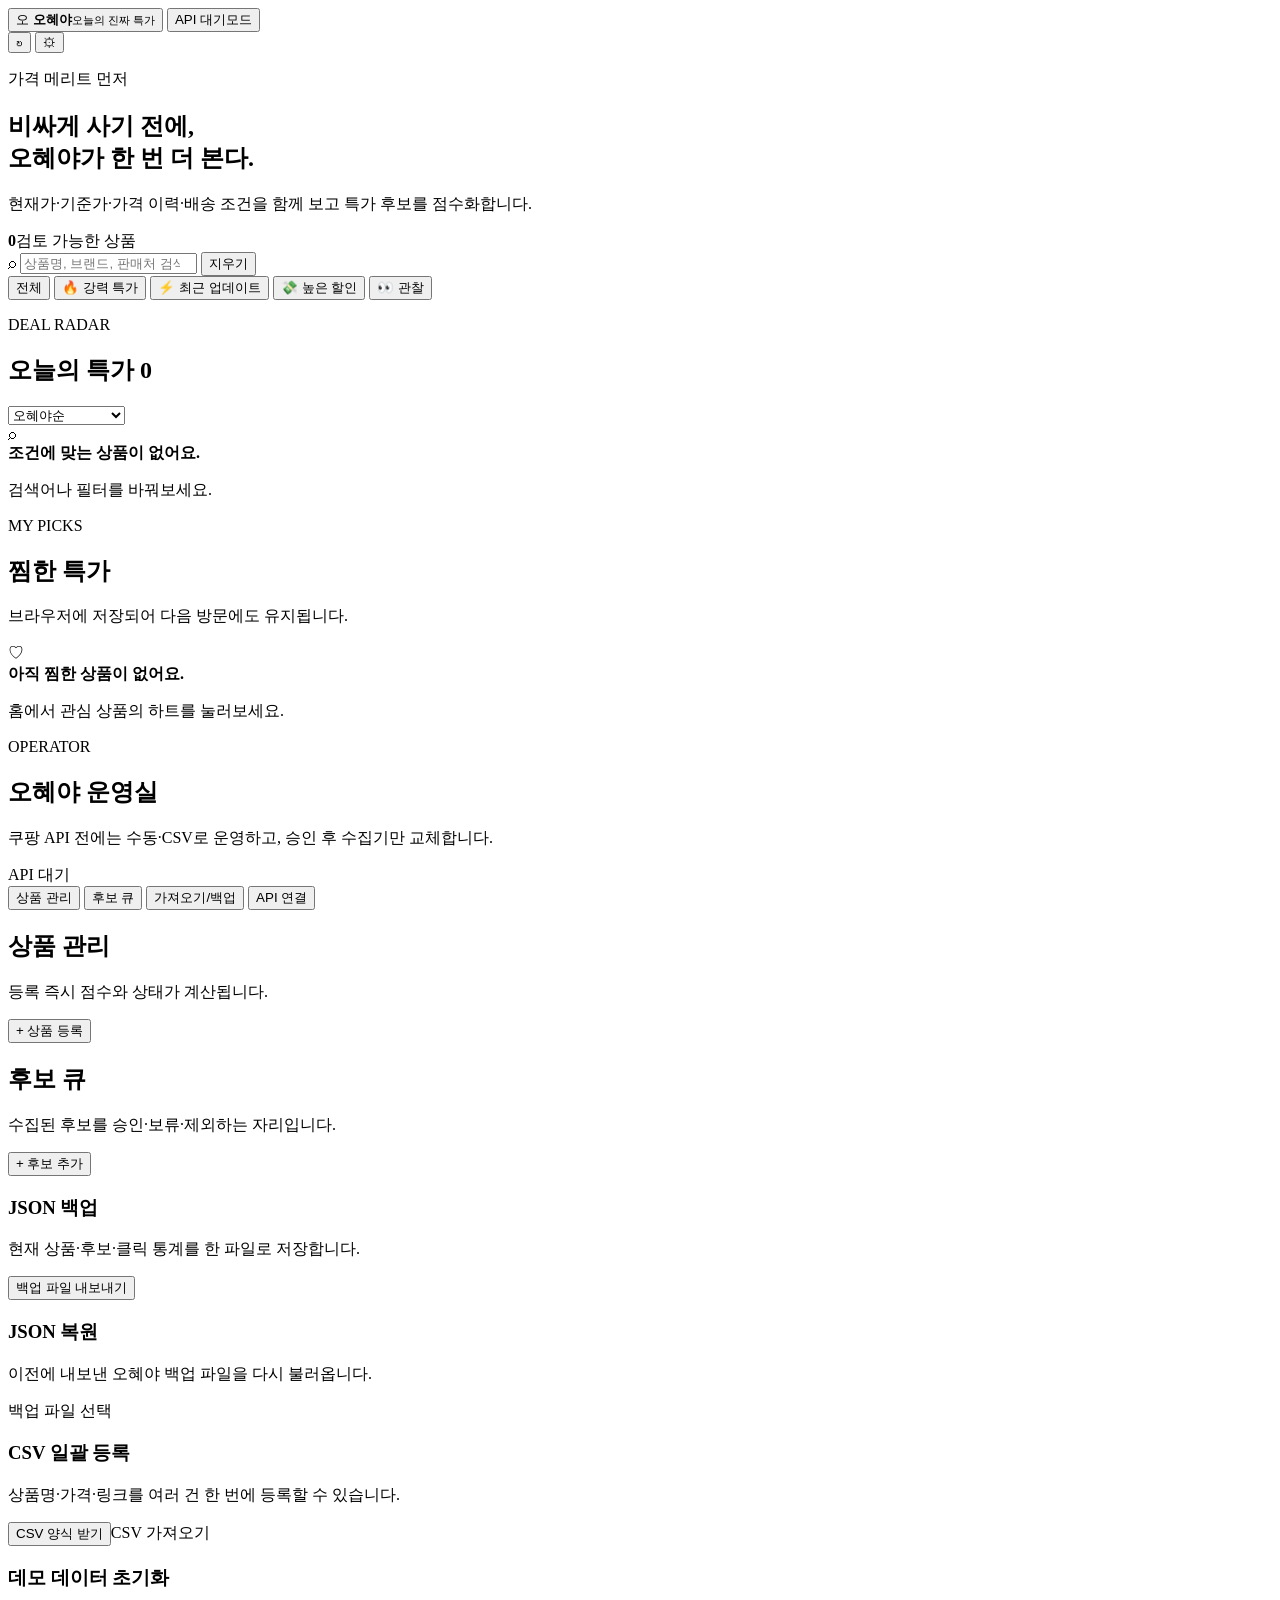
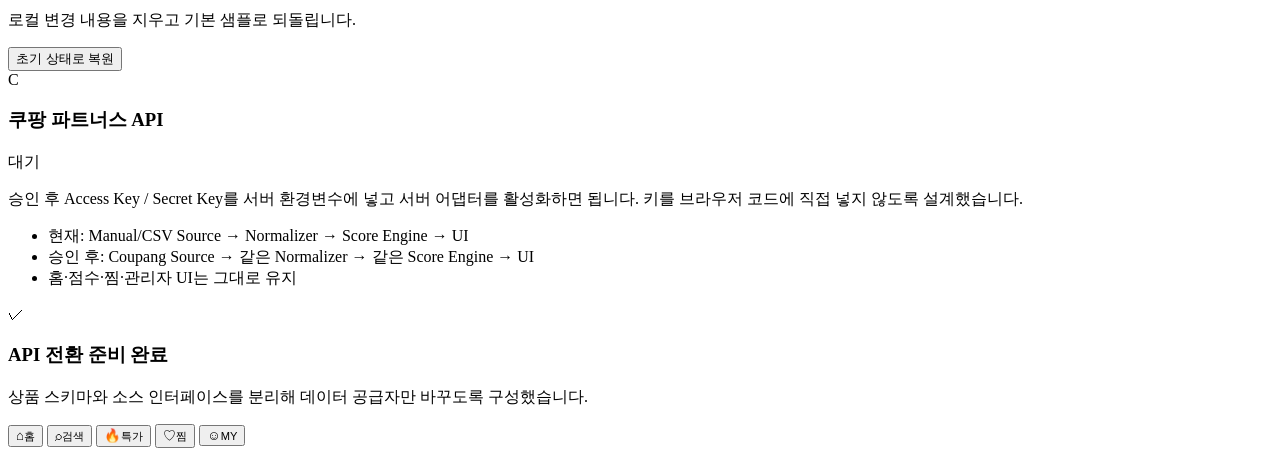
==== ohaeya/index.html @ d08aeaf5 "Add Ohaeya API-wait MVP shell" ====
<!doctype html>
<html lang="ko">
<head>
  <meta charset="utf-8" />
  <meta name="viewport" content="width=device-width,initial-scale=1,viewport-fit=cover" />
  <meta name="theme-color" content="#ff5b35" />
  <meta name="description" content="오혜야 - 가격 메리트를 한눈에 확인하는 특가 발견 서비스" />
  <title>오혜야 | 오늘의 진짜 특가</title>
  <link rel="manifest" href="./manifest.webmanifest" />
  <link rel="stylesheet" href="./styles.css" />
</head>
<body>
  <div id="app" class="app-shell">
    <header class="topbar">
      <div class="brand-wrap">
        <button class="brand" id="brandBtn" aria-label="홈으로 이동">
          <span class="brand-mark">오</span>
          <span><strong>오혜야</strong><small>오늘의 진짜 특가</small></span>
        </button>
        <button id="modeBadge" class="mode-badge" type="button" title="현재 데이터 모드">API 대기모드</button>
      </div>
      <div class="header-actions">
        <button class="icon-btn" id="refreshBtn" type="button" aria-label="새로고침">↻</button>
        <button class="icon-btn" id="adminBtn" type="button" aria-label="관리자">⚙</button>
      </div>
    </header>

    <main>
      <section id="homeView" class="view active" aria-labelledby="homeTitle">
        <div class="hero-card">
          <div>
            <p class="eyebrow">가격 메리트 먼저</p>
            <h1 id="homeTitle">비싸게 사기 전에,<br><span>오혜야가 한 번 더 본다.</span></h1>
            <p class="hero-copy">현재가·기준가·가격 이력·배송 조건을 함께 보고 특가 후보를 점수화합니다.</p>
          </div>
          <div class="hero-stat" id="heroStat"><strong>0</strong><span>검토 가능한 상품</span></div>
        </div>

        <div class="search-box">
          <span aria-hidden="true">⌕</span>
          <input id="searchInput" type="search" placeholder="상품명, 브랜드, 판매처 검색" autocomplete="off" />
          <button id="clearSearchBtn" class="clear-btn hidden" type="button">지우기</button>
        </div>

        <div class="quick-row" id="quickRow">
          <button class="quick-chip active" data-quick="all">전체</button>
          <button class="quick-chip" data-quick="hot">🔥 강력 특가</button>
          <button class="quick-chip" data-quick="fresh">⚡ 최근 업데이트</button>
          <button class="quick-chip" data-quick="discount">💸 높은 할인</button>
          <button class="quick-chip" data-quick="watch">👀 관찰</button>
        </div>
        <div class="category-row" id="categoryRow"></div>

        <div class="section-head">
          <div><p class="eyebrow">DEAL RADAR</p><h2>오늘의 특가 <span id="dealCount">0</span></h2></div>
          <select id="sortSelect" aria-label="상품 정렬">
            <option value="score">오혜야순</option>
            <option value="priceAsc">실구매가 낮은순</option>
            <option value="discount">할인율순</option>
            <option value="fresh">최근 업데이트순</option>
          </select>
        </div>

        <div id="dealList" class="deal-list"></div>
        <div id="emptyState" class="empty-state hidden">
          <div class="empty-icon">⌕</div><strong>조건에 맞는 상품이 없어요.</strong><p>검색어나 필터를 바꿔보세요.</p>
        </div>
      </section>

      <section id="favoritesView" class="view" aria-labelledby="favTitle">
        <div class="page-head"><p class="eyebrow">MY PICKS</p><h1 id="favTitle">찜한 특가</h1><p>브라우저에 저장되어 다음 방문에도 유지됩니다.</p></div>
        <div id="favoriteList" class="deal-list"></div>
        <div id="favoriteEmpty" class="empty-state hidden"><div class="empty-icon">♡</div><strong>아직 찜한 상품이 없어요.</strong><p>홈에서 관심 상품의 하트를 눌러보세요.</p></div>
      </section>

      <section id="adminView" class="view" aria-labelledby="adminTitle">
        <div class="page-head admin-head">
          <div><p class="eyebrow">OPERATOR</p><h1 id="adminTitle">오혜야 운영실</h1><p>쿠팡 API 전에는 수동·CSV로 운영하고, 승인 후 수집기만 교체합니다.</p></div>
          <span class="status-dot"><i></i> API 대기</span>
        </div>

        <div class="admin-grid stats-grid" id="adminStats"></div>

        <div class="admin-tabs" role="tablist">
          <button class="admin-tab active" data-admin-tab="products">상품 관리</button>
          <button class="admin-tab" data-admin-tab="candidate">후보 큐</button>
          <button class="admin-tab" data-admin-tab="backup">가져오기/백업</button>
          <button class="admin-tab" data-admin-tab="api">API 연결</button>
        </div>

        <div id="adminProducts" class="admin-panel active">
          <div class="panel-head"><div><h2>상품 관리</h2><p>등록 즉시 점수와 상태가 계산됩니다.</p></div><button class="primary-btn" id="addProductBtn" type="button">+ 상품 등록</button></div>
          <div id="adminProductList" class="admin-list"></div>
        </div>

        <div id="adminCandidate" class="admin-panel">
          <div class="panel-head"><div><h2>후보 큐</h2><p>수집된 후보를 승인·보류·제외하는 자리입니다.</p></div><button class="secondary-btn" id="addCandidateBtn" type="button">+ 후보 추가</button></div>
          <div id="candidateList" class="admin-list"></div>
        </div>

        <div id="adminBackup" class="admin-panel">
          <div class="backup-grid">
            <article class="admin-card"><h3>JSON 백업</h3><p>현재 상품·후보·클릭 통계를 한 파일로 저장합니다.</p><button id="exportBtn" class="primary-btn" type="button">백업 파일 내보내기</button></article>
            <article class="admin-card"><h3>JSON 복원</h3><p>이전에 내보낸 오혜야 백업 파일을 다시 불러옵니다.</p><label class="file-btn">백업 파일 선택<input id="importJsonInput" type="file" accept="application/json,.json" hidden /></label></article>
            <article class="admin-card"><h3>CSV 일괄 등록</h3><p>상품명·가격·링크를 여러 건 한 번에 등록할 수 있습니다.</p><div class="button-stack"><button id="downloadCsvBtn" class="secondary-btn" type="button">CSV 양식 받기</button><label class="file-btn subtle">CSV 가져오기<input id="importCsvInput" type="file" accept="text/csv,.csv" hidden /></label></div></article>
            <article class="admin-card danger-zone"><h3>데모 데이터 초기화</h3><p>로컬 변경 내용을 지우고 기본 샘플로 되돌립니다.</p><button id="resetBtn" class="danger-btn" type="button">초기 상태로 복원</button></article>
          </div>
        </div>

        <div id="adminApi" class="admin-panel">
          <article class="api-card">
            <div class="api-icon">C</div>
            <div><div class="api-title-row"><h3>쿠팡 파트너스 API</h3><span>대기</span></div>
              <p>승인 후 Access Key / Secret Key를 서버 환경변수에 넣고 서버 어댑터를 활성화하면 됩니다. 키를 브라우저 코드에 직접 넣지 않도록 설계했습니다.</p>
              <ul><li>현재: Manual/CSV Source → Normalizer → Score Engine → UI</li><li>승인 후: Coupang Source → 같은 Normalizer → 같은 Score Engine → UI</li><li>홈·점수·찜·관리자 UI는 그대로 유지</li></ul>
            </div>
          </article>
          <article class="api-card muted"><div class="api-icon">✓</div><div><h3>API 전환 준비 완료</h3><p>상품 스키마와 소스 인터페이스를 분리해 데이터 공급자만 바꾸도록 구성했습니다.</p></div></article>
        </div>
      </section>
    </main>

    <nav class="bottom-nav" aria-label="주요 메뉴">
      <button class="nav-item active" data-view="home"><span>⌂</span><small>홈</small></button>
      <button class="nav-item" data-view="search"><span>⌕</span><small>검색</small></button>
      <button class="nav-item" data-view="hot"><span>🔥</span><small>특가</small></button>
      <button class="nav-item" data-view="favorites"><span>♡</span><small>찜</small></button>
      <button class="nav-item" data-view="admin"><span>☺</span><small>MY</small></button>
    </nav>
  </div>

  <dialog id="detailDialog" class="sheet-dialog">
    <div class="dialog-handle"></div><div id="detailContent"></div>
    <form method="dialog"><button class="dialog-close" aria-label="닫기">×</button></form>
  </dialog>

  <dialog id="productDialog" class="form-dialog">
    <form id="productForm" method="dialog">
      <div class="form-head"><div><p class="eyebrow">PRODUCT</p><h2 id="productFormTitle">상품 등록</h2></div><button type="button" class="dialog-close inline" id="closeProductDialog">×</button></div>
      <input type="hidden" id="productId" />
      <div class="form-grid">
        <label class="wide">상품명<input id="productName" required placeholder="예: 탐사 배수관 세정제 2L 6개" /></label>
        <label>판매처<input id="productSource" required placeholder="예: 쿠팡" /></label>
        <label>카테고리<select id="productCategory"></select></label>
        <label>현재가<input id="productPrice" type="number" min="0" required /></label>
        <label>기준가<input id="productNormalPrice" type="number" min="0" /></label>
        <label>배송비<input id="productShipping" type="number" min="0" value="0" /></label>
        <label>과거 대표가<input id="productMedian" type="number" min="0" /></label>
        <label>관측일수<input id="productDays" type="number" min="0" value="0" /></label>
        <label class="wide">상품 URL<input id="productUrl" type="url" placeholder="https://..." /></label>
        <label class="wide">제휴 URL<input id="productAffiliateUrl" type="url" placeholder="승인 전에는 비워도 됩니다" /></label>
        <label class="wide">메모<textarea id="productNote" rows="3" placeholder="배송 조건, 쿠폰 조건, 확인 사항"></textarea></label>
      </div>
      <div class="form-actions"><button type="button" class="secondary-btn" id="cancelProductBtn">취소</button><button type="submit" class="primary-btn">저장</button></div>
    </form>
  </dialog>

  <dialog id="candidateDialog" class="form-dialog">
    <form id="candidateForm" method="dialog">
      <div class="form-head"><div><p class="eyebrow">CANDIDATE</p><h2>후보 추가</h2></div><button type="button" class="dialog-close inline" id="closeCandidateDialog">×</button></div>
      <div class="form-grid">
        <label class="wide">상품명<input id="candidateName" required /></label>
        <label>판매처<input id="candidateSource" required /></label>
        <label>현재가<input id="candidatePrice" type="number" min="0" required /></label>
        <label>기준가<input id="candidateNormalPrice" type="number" min="0" /></label>
        <label class="wide">상품 URL<input id="candidateUrl" type="url" /></label>
      </div>
      <div class="form-actions"><button type="button" class="secondary-btn" id="cancelCandidateBtn">취소</button><button type="submit" class="primary-btn">후보 저장</button></div>
    </form>
  </dialog>

  <div id="toast" class="toast" role="status" aria-live="polite"></div>
  <script src="./app.js"></script>
</body>
</html>
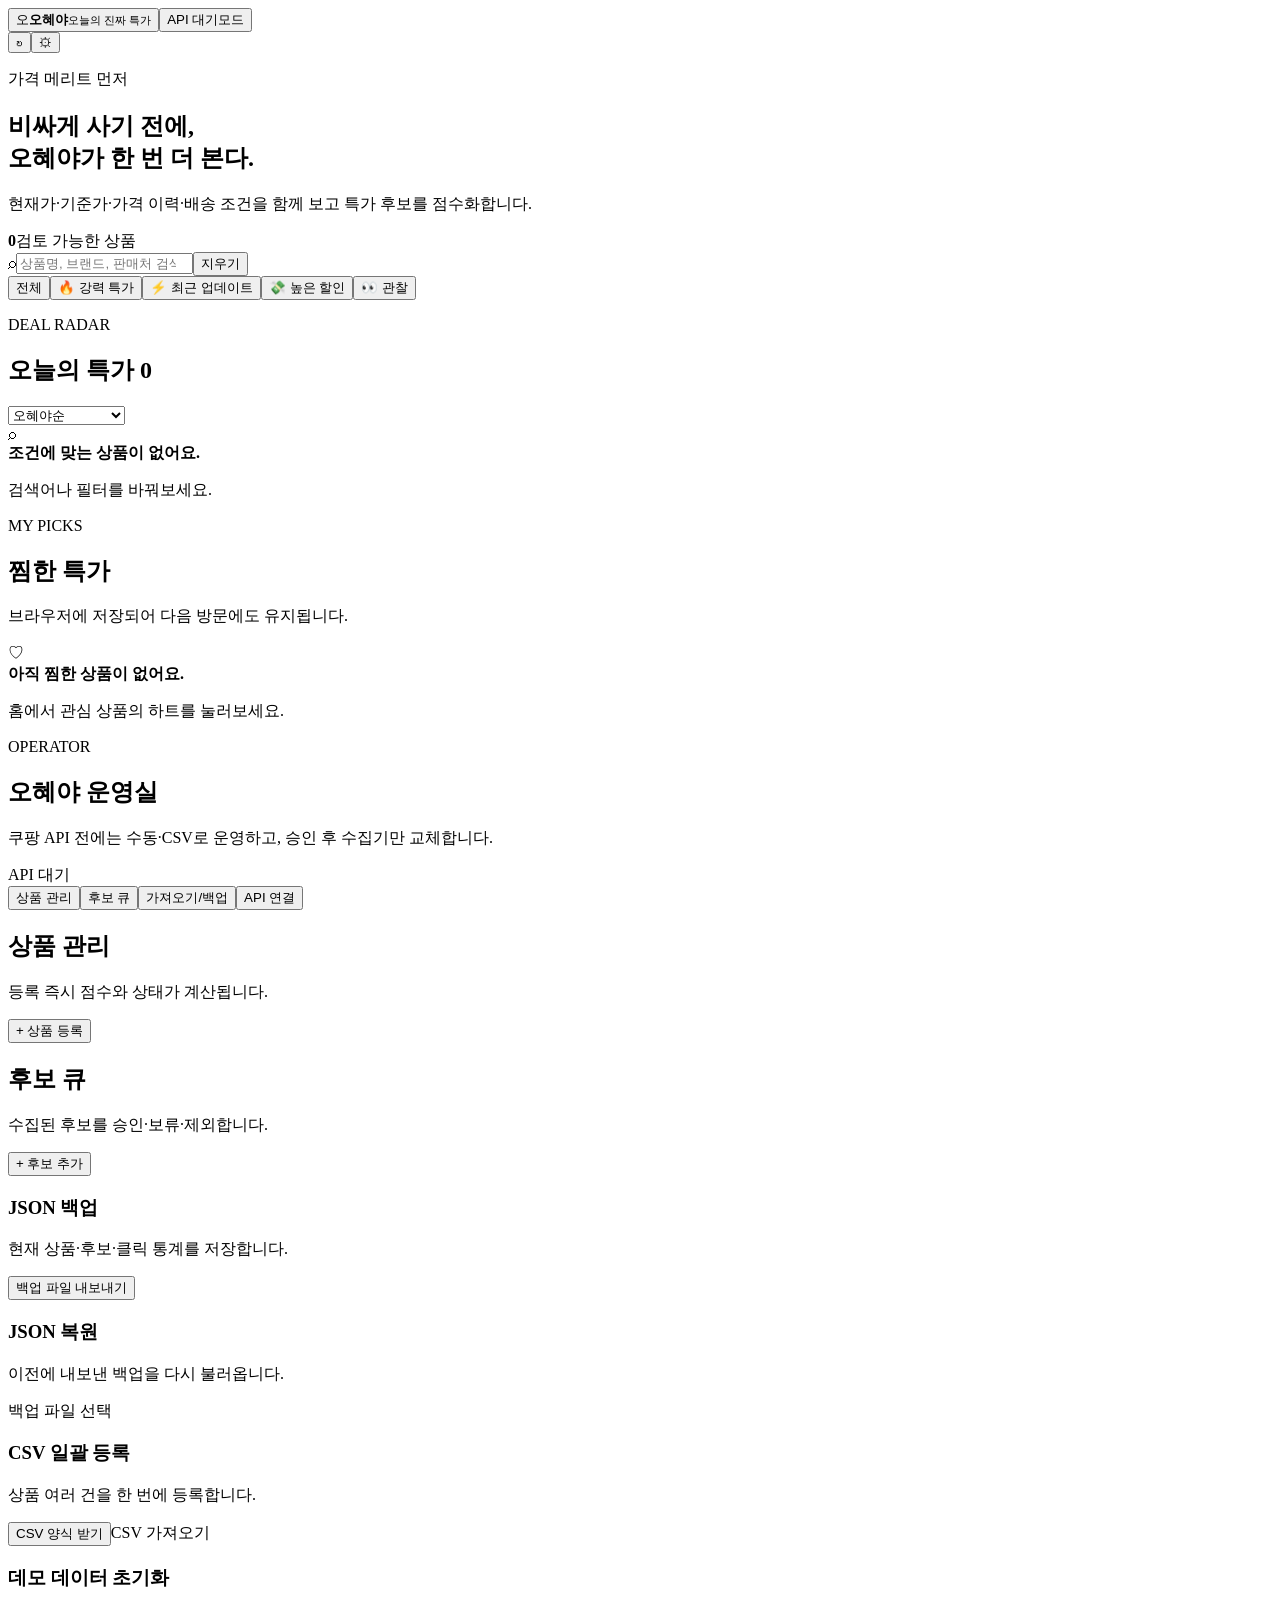
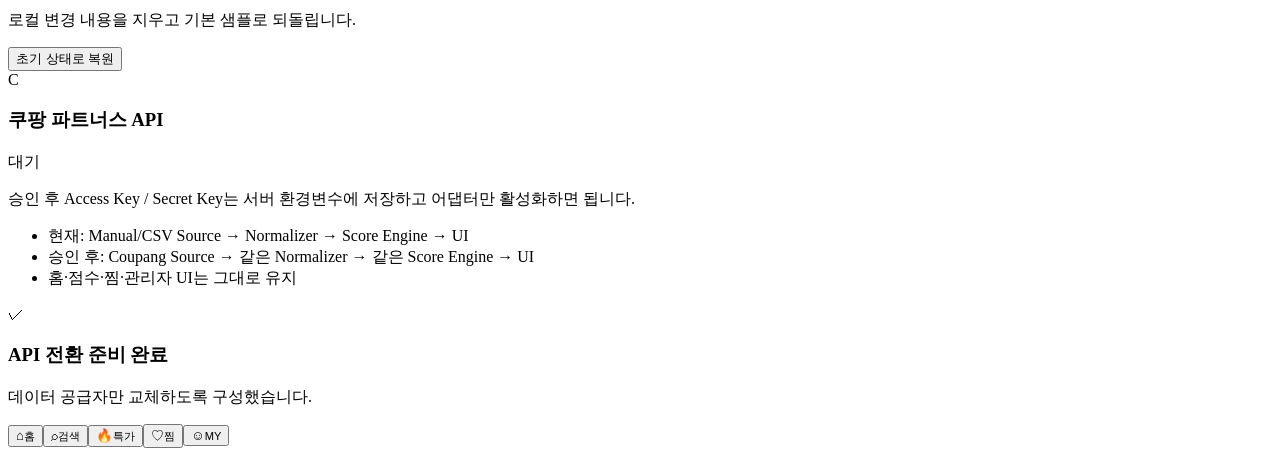
==== commit 0d8f7f3e: "Add Ohaeya deployable MVP" ====
--- a/ohaeya/index.html
+++ b/ohaeya/index.html
@@ -1,175 +1,18 @@
-<!doctype html>
-<html lang="ko">
-<head>
-  <meta charset="utf-8" />
-  <meta name="viewport" content="width=device-width,initial-scale=1,viewport-fit=cover" />
-  <meta name="theme-color" content="#ff5b35" />
-  <meta name="description" content="오혜야 - 가격 메리트를 한눈에 확인하는 특가 발견 서비스" />
-  <title>오혜야 | 오늘의 진짜 특가</title>
-  <link rel="manifest" href="./manifest.webmanifest" />
-  <link rel="stylesheet" href="./styles.css" />
-</head>
-<body>
-  <div id="app" class="app-shell">
-    <header class="topbar">
-      <div class="brand-wrap">
-        <button class="brand" id="brandBtn" aria-label="홈으로 이동">
-          <span class="brand-mark">오</span>
-          <span><strong>오혜야</strong><small>오늘의 진짜 특가</small></span>
-        </button>
-        <button id="modeBadge" class="mode-badge" type="button" title="현재 데이터 모드">API 대기모드</button>
-      </div>
-      <div class="header-actions">
-        <button class="icon-btn" id="refreshBtn" type="button" aria-label="새로고침">↻</button>
-        <button class="icon-btn" id="adminBtn" type="button" aria-label="관리자">⚙</button>
-      </div>
-    </header>
-
-    <main>
-      <section id="homeView" class="view active" aria-labelledby="homeTitle">
-        <div class="hero-card">
-          <div>
-            <p class="eyebrow">가격 메리트 먼저</p>
-            <h1 id="homeTitle">비싸게 사기 전에,<br><span>오혜야가 한 번 더 본다.</span></h1>
-            <p class="hero-copy">현재가·기준가·가격 이력·배송 조건을 함께 보고 특가 후보를 점수화합니다.</p>
-          </div>
-          <div class="hero-stat" id="heroStat"><strong>0</strong><span>검토 가능한 상품</span></div>
-        </div>
-
-        <div class="search-box">
-          <span aria-hidden="true">⌕</span>
-          <input id="searchInput" type="search" placeholder="상품명, 브랜드, 판매처 검색" autocomplete="off" />
-          <button id="clearSearchBtn" class="clear-btn hidden" type="button">지우기</button>
-        </div>
-
-        <div class="quick-row" id="quickRow">
-          <button class="quick-chip active" data-quick="all">전체</button>
-          <button class="quick-chip" data-quick="hot">🔥 강력 특가</button>
-          <button class="quick-chip" data-quick="fresh">⚡ 최근 업데이트</button>
-          <button class="quick-chip" data-quick="discount">💸 높은 할인</button>
-          <button class="quick-chip" data-quick="watch">👀 관찰</button>
-        </div>
-        <div class="category-row" id="categoryRow"></div>
-
-        <div class="section-head">
-          <div><p class="eyebrow">DEAL RADAR</p><h2>오늘의 특가 <span id="dealCount">0</span></h2></div>
-          <select id="sortSelect" aria-label="상품 정렬">
-            <option value="score">오혜야순</option>
-            <option value="priceAsc">실구매가 낮은순</option>
-            <option value="discount">할인율순</option>
-            <option value="fresh">최근 업데이트순</option>
-          </select>
-        </div>
-
-        <div id="dealList" class="deal-list"></div>
-        <div id="emptyState" class="empty-state hidden">
-          <div class="empty-icon">⌕</div><strong>조건에 맞는 상품이 없어요.</strong><p>검색어나 필터를 바꿔보세요.</p>
-        </div>
-      </section>
-
-      <section id="favoritesView" class="view" aria-labelledby="favTitle">
-        <div class="page-head"><p class="eyebrow">MY PICKS</p><h1 id="favTitle">찜한 특가</h1><p>브라우저에 저장되어 다음 방문에도 유지됩니다.</p></div>
-        <div id="favoriteList" class="deal-list"></div>
-        <div id="favoriteEmpty" class="empty-state hidden"><div class="empty-icon">♡</div><strong>아직 찜한 상품이 없어요.</strong><p>홈에서 관심 상품의 하트를 눌러보세요.</p></div>
-      </section>
-
-      <section id="adminView" class="view" aria-labelledby="adminTitle">
-        <div class="page-head admin-head">
-          <div><p class="eyebrow">OPERATOR</p><h1 id="adminTitle">오혜야 운영실</h1><p>쿠팡 API 전에는 수동·CSV로 운영하고, 승인 후 수집기만 교체합니다.</p></div>
-          <span class="status-dot"><i></i> API 대기</span>
-        </div>
-
-        <div class="admin-grid stats-grid" id="adminStats"></div>
-
-        <div class="admin-tabs" role="tablist">
-          <button class="admin-tab active" data-admin-tab="products">상품 관리</button>
-          <button class="admin-tab" data-admin-tab="candidate">후보 큐</button>
-          <button class="admin-tab" data-admin-tab="backup">가져오기/백업</button>
-          <button class="admin-tab" data-admin-tab="api">API 연결</button>
-        </div>
-
-        <div id="adminProducts" class="admin-panel active">
-          <div class="panel-head"><div><h2>상품 관리</h2><p>등록 즉시 점수와 상태가 계산됩니다.</p></div><button class="primary-btn" id="addProductBtn" type="button">+ 상품 등록</button></div>
-          <div id="adminProductList" class="admin-list"></div>
-        </div>
-
-        <div id="adminCandidate" class="admin-panel">
-          <div class="panel-head"><div><h2>후보 큐</h2><p>수집된 후보를 승인·보류·제외하는 자리입니다.</p></div><button class="secondary-btn" id="addCandidateBtn" type="button">+ 후보 추가</button></div>
-          <div id="candidateList" class="admin-list"></div>
-        </div>
-
-        <div id="adminBackup" class="admin-panel">
-          <div class="backup-grid">
-            <article class="admin-card"><h3>JSON 백업</h3><p>현재 상품·후보·클릭 통계를 한 파일로 저장합니다.</p><button id="exportBtn" class="primary-btn" type="button">백업 파일 내보내기</button></article>
-            <article class="admin-card"><h3>JSON 복원</h3><p>이전에 내보낸 오혜야 백업 파일을 다시 불러옵니다.</p><label class="file-btn">백업 파일 선택<input id="importJsonInput" type="file" accept="application/json,.json" hidden /></label></article>
-            <article class="admin-card"><h3>CSV 일괄 등록</h3><p>상품명·가격·링크를 여러 건 한 번에 등록할 수 있습니다.</p><div class="button-stack"><button id="downloadCsvBtn" class="secondary-btn" type="button">CSV 양식 받기</button><label class="file-btn subtle">CSV 가져오기<input id="importCsvInput" type="file" accept="text/csv,.csv" hidden /></label></div></article>
-            <article class="admin-card danger-zone"><h3>데모 데이터 초기화</h3><p>로컬 변경 내용을 지우고 기본 샘플로 되돌립니다.</p><button id="resetBtn" class="danger-btn" type="button">초기 상태로 복원</button></article>
-          </div>
-        </div>
-
-        <div id="adminApi" class="admin-panel">
-          <article class="api-card">
-            <div class="api-icon">C</div>
-            <div><div class="api-title-row"><h3>쿠팡 파트너스 API</h3><span>대기</span></div>
-              <p>승인 후 Access Key / Secret Key를 서버 환경변수에 넣고 서버 어댑터를 활성화하면 됩니다. 키를 브라우저 코드에 직접 넣지 않도록 설계했습니다.</p>
-              <ul><li>현재: Manual/CSV Source → Normalizer → Score Engine → UI</li><li>승인 후: Coupang Source → 같은 Normalizer → 같은 Score Engine → UI</li><li>홈·점수·찜·관리자 UI는 그대로 유지</li></ul>
-            </div>
-          </article>
-          <article class="api-card muted"><div class="api-icon">✓</div><div><h3>API 전환 준비 완료</h3><p>상품 스키마와 소스 인터페이스를 분리해 데이터 공급자만 바꾸도록 구성했습니다.</p></div></article>
-        </div>
-      </section>
-    </main>
-
-    <nav class="bottom-nav" aria-label="주요 메뉴">
-      <button class="nav-item active" data-view="home"><span>⌂</span><small>홈</small></button>
-      <button class="nav-item" data-view="search"><span>⌕</span><small>검색</small></button>
-      <button class="nav-item" data-view="hot"><span>🔥</span><small>특가</small></button>
-      <button class="nav-item" data-view="favorites"><span>♡</span><small>찜</small></button>
-      <button class="nav-item" data-view="admin"><span>☺</span><small>MY</small></button>
-    </nav>
-  </div>
-
-  <dialog id="detailDialog" class="sheet-dialog">
-    <div class="dialog-handle"></div><div id="detailContent"></div>
-    <form method="dialog"><button class="dialog-close" aria-label="닫기">×</button></form>
-  </dialog>
-
-  <dialog id="productDialog" class="form-dialog">
-    <form id="productForm" method="dialog">
-      <div class="form-head"><div><p class="eyebrow">PRODUCT</p><h2 id="productFormTitle">상품 등록</h2></div><button type="button" class="dialog-close inline" id="closeProductDialog">×</button></div>
-      <input type="hidden" id="productId" />
-      <div class="form-grid">
-        <label class="wide">상품명<input id="productName" required placeholder="예: 탐사 배수관 세정제 2L 6개" /></label>
-        <label>판매처<input id="productSource" required placeholder="예: 쿠팡" /></label>
-        <label>카테고리<select id="productCategory"></select></label>
-        <label>현재가<input id="productPrice" type="number" min="0" required /></label>
-        <label>기준가<input id="productNormalPrice" type="number" min="0" /></label>
-        <label>배송비<input id="productShipping" type="number" min="0" value="0" /></label>
-        <label>과거 대표가<input id="productMedian" type="number" min="0" /></label>
-        <label>관측일수<input id="productDays" type="number" min="0" value="0" /></label>
-        <label class="wide">상품 URL<input id="productUrl" type="url" placeholder="https://..." /></label>
-        <label class="wide">제휴 URL<input id="productAffiliateUrl" type="url" placeholder="승인 전에는 비워도 됩니다" /></label>
-        <label class="wide">메모<textarea id="productNote" rows="3" placeholder="배송 조건, 쿠폰 조건, 확인 사항"></textarea></label>
-      </div>
-      <div class="form-actions"><button type="button" class="secondary-btn" id="cancelProductBtn">취소</button><button type="submit" class="primary-btn">저장</button></div>
-    </form>
-  </dialog>
-
-  <dialog id="candidateDialog" class="form-dialog">
-    <form id="candidateForm" method="dialog">
-      <div class="form-head"><div><p class="eyebrow">CANDIDATE</p><h2>후보 추가</h2></div><button type="button" class="dialog-close inline" id="closeCandidateDialog">×</button></div>
-      <div class="form-grid">
-        <label class="wide">상품명<input id="candidateName" required /></label>
-        <label>판매처<input id="candidateSource" required /></label>
-        <label>현재가<input id="candidatePrice" type="number" min="0" required /></label>
-        <label>기준가<input id="candidateNormalPrice" type="number" min="0" /></label>
-        <label class="wide">상품 URL<input id="candidateUrl" type="url" /></label>
-      </div>
-      <div class="form-actions"><button type="button" class="secondary-btn" id="cancelCandidateBtn">취소</button><button type="submit" class="primary-btn">후보 저장</button></div>
-    </form>
-  </dialog>
-
-  <div id="toast" class="toast" role="status" aria-live="polite"></div>
-  <script src="./app.js"></script>
-</body>
-</html>+<!doctype html><html lang="ko"><head><meta charset="utf-8"><meta name="viewport" content="width=device-width,initial-scale=1,viewport-fit=cover"><meta name="theme-color" content="#ff5b35"><meta name="description" content="오혜야 - 가격 메리트를 한눈에 확인하는 특가 발견 서비스"><title>오혜야 | 오늘의 진짜 특가</title><link rel="manifest" href="./manifest.webmanifest"><link rel="stylesheet" href="./styles.css"></head><body>
+<div id="app" class="app-shell"><header class="topbar"><div class="brand-wrap"><button class="brand" id="brandBtn"><span class="brand-mark">오</span><span><strong>오혜야</strong><small>오늘의 진짜 특가</small></span></button><button id="modeBadge" class="mode-badge" type="button">API 대기모드</button></div><div class="header-actions"><button class="icon-btn" id="refreshBtn" type="button">↻</button><button class="icon-btn" id="adminBtn" type="button">⚙</button></div></header>
+<main><section id="homeView" class="view active"><div class="hero-card"><div><p class="eyebrow">가격 메리트 먼저</p><h1>비싸게 사기 전에,<br><span>오혜야가 한 번 더 본다.</span></h1><p class="hero-copy">현재가·기준가·가격 이력·배송 조건을 함께 보고 특가 후보를 점수화합니다.</p></div><div class="hero-stat" id="heroStat"><strong>0</strong><span>검토 가능한 상품</span></div></div>
+<div class="search-box"><span>⌕</span><input id="searchInput" type="search" placeholder="상품명, 브랜드, 판매처 검색"><button id="clearSearchBtn" class="clear-btn hidden" type="button">지우기</button></div>
+<div class="quick-row" id="quickRow"><button class="quick-chip active" data-quick="all">전체</button><button class="quick-chip" data-quick="hot">🔥 강력 특가</button><button class="quick-chip" data-quick="fresh">⚡ 최근 업데이트</button><button class="quick-chip" data-quick="discount">💸 높은 할인</button><button class="quick-chip" data-quick="watch">👀 관찰</button></div><div class="category-row" id="categoryRow"></div>
+<div class="section-head"><div><p class="eyebrow">DEAL RADAR</p><h2>오늘의 특가 <span id="dealCount">0</span></h2></div><select id="sortSelect"><option value="score">오혜야순</option><option value="priceAsc">실구매가 낮은순</option><option value="discount">할인율순</option><option value="fresh">최근 업데이트순</option></select></div><div id="dealList" class="deal-list"></div><div id="emptyState" class="empty-state hidden"><div class="empty-icon">⌕</div><strong>조건에 맞는 상품이 없어요.</strong><p>검색어나 필터를 바꿔보세요.</p></div></section>
+<section id="favoritesView" class="view"><div class="page-head"><div><p class="eyebrow">MY PICKS</p><h1>찜한 특가</h1><p>브라우저에 저장되어 다음 방문에도 유지됩니다.</p></div></div><div id="favoriteList" class="deal-list"></div><div id="favoriteEmpty" class="empty-state hidden"><div class="empty-icon">♡</div><strong>아직 찜한 상품이 없어요.</strong><p>홈에서 관심 상품의 하트를 눌러보세요.</p></div></section>
+<section id="adminView" class="view"><div class="page-head admin-head"><div><p class="eyebrow">OPERATOR</p><h1>오혜야 운영실</h1><p>쿠팡 API 전에는 수동·CSV로 운영하고, 승인 후 수집기만 교체합니다.</p></div><span class="status-dot"><i></i> API 대기</span></div><div class="admin-grid stats-grid" id="adminStats"></div><div class="admin-tabs"><button class="admin-tab active" data-admin-tab="products">상품 관리</button><button class="admin-tab" data-admin-tab="candidate">후보 큐</button><button class="admin-tab" data-admin-tab="backup">가져오기/백업</button><button class="admin-tab" data-admin-tab="api">API 연결</button></div>
+<div id="adminProducts" class="admin-panel active"><div class="panel-head"><div><h2>상품 관리</h2><p>등록 즉시 점수와 상태가 계산됩니다.</p></div><button class="primary-btn" id="addProductBtn" type="button">+ 상품 등록</button></div><div id="adminProductList" class="admin-list"></div></div>
+<div id="adminCandidate" class="admin-panel"><div class="panel-head"><div><h2>후보 큐</h2><p>수집된 후보를 승인·보류·제외합니다.</p></div><button class="secondary-btn" id="addCandidateBtn" type="button">+ 후보 추가</button></div><div id="candidateList" class="admin-list"></div></div>
+<div id="adminBackup" class="admin-panel"><div class="backup-grid"><article class="admin-card"><h3>JSON 백업</h3><p>현재 상품·후보·클릭 통계를 저장합니다.</p><button id="exportBtn" class="primary-btn" type="button">백업 파일 내보내기</button></article><article class="admin-card"><h3>JSON 복원</h3><p>이전에 내보낸 백업을 다시 불러옵니다.</p><label class="file-btn">백업 파일 선택<input id="importJsonInput" type="file" accept="application/json,.json" hidden></label></article><article class="admin-card"><h3>CSV 일괄 등록</h3><p>상품 여러 건을 한 번에 등록합니다.</p><div class="button-stack"><button id="downloadCsvBtn" class="secondary-btn" type="button">CSV 양식 받기</button><label class="file-btn subtle">CSV 가져오기<input id="importCsvInput" type="file" accept="text/csv,.csv" hidden></label></div></article><article class="admin-card danger-zone"><h3>데모 데이터 초기화</h3><p>로컬 변경 내용을 지우고 기본 샘플로 되돌립니다.</p><button id="resetBtn" class="danger-btn" type="button">초기 상태로 복원</button></article></div></div>
+<div id="adminApi" class="admin-panel"><article class="api-card"><div class="api-icon">C</div><div><div class="api-title-row"><h3>쿠팡 파트너스 API</h3><span>대기</span></div><p>승인 후 Access Key / Secret Key는 서버 환경변수에 저장하고 어댑터만 활성화하면 됩니다.</p><ul><li>현재: Manual/CSV Source → Normalizer → Score Engine → UI</li><li>승인 후: Coupang Source → 같은 Normalizer → 같은 Score Engine → UI</li><li>홈·점수·찜·관리자 UI는 그대로 유지</li></ul></div></article><article class="api-card muted"><div class="api-icon">✓</div><div><h3>API 전환 준비 완료</h3><p>데이터 공급자만 교체하도록 구성했습니다.</p></div></article></div></section></main>
+<nav class="bottom-nav"><button class="nav-item active" data-view="home"><span>⌂</span><small>홈</small></button><button class="nav-item" data-view="search"><span>⌕</span><small>검색</small></button><button class="nav-item" data-view="hot"><span>🔥</span><small>특가</small></button><button class="nav-item" data-view="favorites"><span>♡</span><small>찜</small></button><button class="nav-item" data-view="admin"><span>☺</span><small>MY</small></button></nav></div>
+<dialog id="detailDialog" class="sheet-dialog"><div class="dialog-handle"></div><div id="detailContent"></div><form method="dialog"><button class="dialog-close">×</button></form></dialog>
+<dialog id="productDialog" class="form-dialog"><form id="productForm"><div class="form-head"><div><p class="eyebrow">PRODUCT</p><h2 id="productFormTitle">상품 등록</h2></div><button type="button" class="dialog-close inline" id="closeProductDialog">×</button></div><input type="hidden" id="productId"><div class="form-grid"><label class="wide">상품명<input id="productName" required></label><label>판매처<input id="productSource" required></label><label>카테고리<select id="productCategory"></select></label><label>현재가<input id="productPrice" type="number" min="0" required></label><label>기준가<input id="productNormalPrice" type="number" min="0"></label><label>배송비<input id="productShipping" type="number" min="0" value="0"></label><label>과거 대표가<input id="productMedian" type="number" min="0"></label><label>관측일수<input id="productDays" type="number" min="0" value="0"></label><label class="wide">상품 URL<input id="productUrl" type="url"></label><label class="wide">제휴 URL<input id="productAffiliateUrl" type="url"></label><label class="wide">메모<textarea id="productNote" rows="3"></textarea></label></div><div class="form-actions"><button type="button" class="secondary-btn" id="cancelProductBtn">취소</button><button type="submit" class="primary-btn">저장</button></div></form></dialog>
+<dialog id="candidateDialog" class="form-dialog"><form id="candidateForm"><div class="form-head"><div><p class="eyebrow">CANDIDATE</p><h2>후보 추가</h2></div><button type="button" class="dialog-close inline" id="closeCandidateDialog">×</button></div><div class="form-grid"><label class="wide">상품명<input id="candidateName" required></label><label>판매처<input id="candidateSource" required></label><label>현재가<input id="candidatePrice" type="number" min="0" required></label><label>기준가<input id="candidateNormalPrice" type="number" min="0"></label><label class="wide">상품 URL<input id="candidateUrl" type="url"></label></div><div class="form-actions"><button type="button" class="secondary-btn" id="cancelCandidateBtn">취소</button><button type="submit" class="primary-btn">후보 저장</button></div></form></dialog><div id="toast" class="toast"></div><script src="./app1.js"></script>
+  <script src="./app2.js"></script>
+  <script src="./app3.js"></script></body></html>
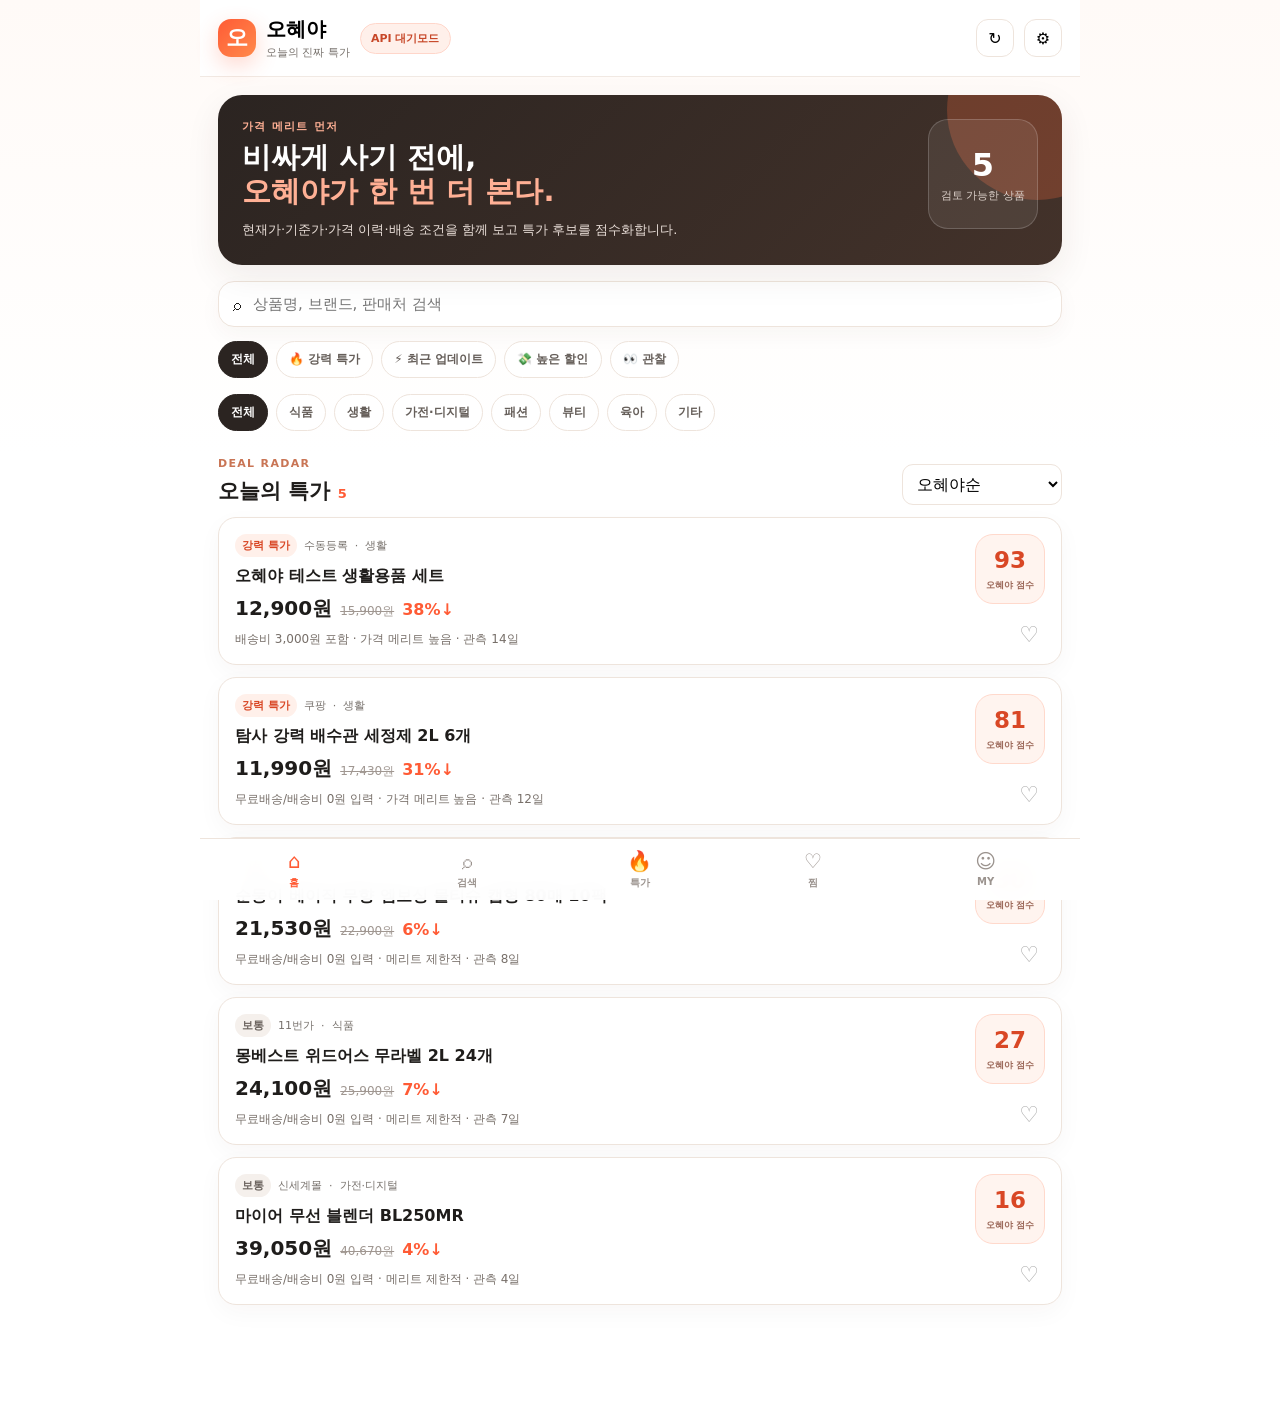
==== commit 508e36ba: "Make Ohaeya standalone single-file preview" ====
--- a/ohaeya/index.html
+++ b/ohaeya/index.html
@@ -1,4 +1,6 @@
-<!doctype html><html lang="ko"><head><meta charset="utf-8"><meta name="viewport" content="width=device-width,initial-scale=1,viewport-fit=cover"><meta name="theme-color" content="#ff5b35"><meta name="description" content="오혜야 - 가격 메리트를 한눈에 확인하는 특가 발견 서비스"><title>오혜야 | 오늘의 진짜 특가</title><link rel="manifest" href="./manifest.webmanifest"><link rel="stylesheet" href="./styles.css"></head><body>
+<!doctype html><html lang="ko"><head><meta charset="utf-8"><meta name="viewport" content="width=device-width,initial-scale=1,viewport-fit=cover"><meta name="theme-color" content="#ff5b35"><meta name="description" content="오혜야 - 가격 메리트를 한눈에 확인하는 특가 발견 서비스"><title>오혜야 | 오늘의 진짜 특가</title><link rel="manifest" href="./manifest.webmanifest"><style>:root{--bg:#fff8f4;--card:#fff;--ink:#1f1d1b;--muted:#77716c;--line:#eee4dc;--brand:#ff5b35;--brand2:#ff8a4c;--good:#15966a;--warn:#d97706;--danger:#d9485f;--shadow:0 12px 34px rgba(69,38,22,.08);font-family:Inter,system-ui,-apple-system,BlinkMacSystemFont,"Segoe UI",sans-serif}
+*{box-sizing:border-box}body{margin:0;background:linear-gradient(180deg,#fffaf7 0,#fff 32%);color:var(--ink)}button,input,select,textarea{font:inherit}.app-shell{max-width:880px;margin:0 auto;min-height:100vh;padding-bottom:96px}.topbar{position:sticky;top:0;z-index:20;display:flex;justify-content:space-between;align-items:center;padding:16px 18px;background:rgba(255,255,255,.92);backdrop-filter:blur(12px);border-bottom:1px solid rgba(238,228,220,.8)}.brand-wrap,.header-actions,.brand{display:flex;align-items:center;gap:10px}.brand{border:0;background:none;padding:0;text-align:left;cursor:pointer}.brand strong{display:block;font-size:20px}.brand small{display:block;color:var(--muted);font-size:11px;margin-top:2px}.brand-mark{width:38px;height:38px;border-radius:13px;display:grid;place-items:center;background:linear-gradient(135deg,var(--brand),var(--brand2));color:#fff;font-weight:900;font-size:22px;box-shadow:0 8px 22px rgba(255,91,53,.24)}.mode-badge{border:1px solid #ffd6ca;background:#fff0ea;color:#c74728;border-radius:999px;padding:7px 10px;font-size:11px;font-weight:800}.icon-btn{width:38px;height:38px;border:1px solid var(--line);background:#fff;border-radius:12px;cursor:pointer}.view{display:none;padding:18px}.view.active{display:block}.hero-card{display:grid;grid-template-columns:1fr auto;gap:20px;background:linear-gradient(135deg,#2b2421,#43322a);color:#fff;border-radius:24px;padding:24px;box-shadow:var(--shadow);overflow:hidden;position:relative}.hero-card:after{content:"";position:absolute;width:180px;height:180px;border-radius:50%;background:rgba(255,107,61,.25);right:-65px;top:-75px}.eyebrow{margin:0 0 7px;font-size:11px;letter-spacing:.12em;font-weight:900;color:#c97555;text-transform:uppercase}.hero-card .eyebrow{color:#ffb095}.hero-card h1,.page-head h1{margin:0;line-height:1.16}.hero-card h1{font-size:29px}.hero-card h1 span{color:#ffb095}.hero-copy{margin:12px 0 0;color:#eadfd9;font-size:13px;line-height:1.6;max-width:520px}.hero-stat{min-width:110px;height:110px;border:1px solid rgba(255,255,255,.18);background:rgba(255,255,255,.08);border-radius:20px;display:flex;flex-direction:column;align-items:center;justify-content:center;z-index:1}.hero-stat strong{font-size:32px}.hero-stat span{font-size:11px;color:#ded2cc;margin-top:4px}.search-box{margin-top:16px;display:grid;grid-template-columns:auto 1fr auto;gap:10px;align-items:center;background:#fff;border:1px solid var(--line);padding:12px 14px;border-radius:16px;box-shadow:0 8px 22px rgba(83,45,23,.04)}.search-box input{border:0;outline:0;width:100%;font-size:15px}.clear-btn{border:0;background:#f5efeb;border-radius:8px;padding:6px 8px;color:#6f6762;cursor:pointer}.hidden{display:none!important}.quick-row,.category-row{display:flex;gap:8px;overflow:auto;padding:14px 0 2px;scrollbar-width:none}.quick-row::-webkit-scrollbar,.category-row::-webkit-scrollbar{display:none}.quick-chip,.category-chip{white-space:nowrap;border:1px solid var(--line);background:#fff;border-radius:999px;padding:9px 12px;font-size:12px;font-weight:800;color:#665f5a;cursor:pointer}.quick-chip.active,.category-chip.active{background:#2b2421;color:#fff;border-color:#2b2421}.section-head,.panel-head,.page-head,.admin-head,.api-title-row{display:flex;align-items:end;justify-content:space-between;gap:12px}.section-head{margin:24px 0 12px}.section-head h2{margin:0;font-size:21px}.section-head h2 span{font-size:13px;color:var(--brand)}.section-head select{border:1px solid var(--line);background:#fff;border-radius:11px;padding:9px 10px}.deal-list{display:grid;gap:12px}.deal-card{display:grid;grid-template-columns:1fr auto;gap:14px;background:var(--card);border:1px solid var(--line);border-radius:18px;padding:16px;box-shadow:0 8px 24px rgba(65,38,22,.035);cursor:pointer}.deal-card:hover{transform:translateY(-1px);box-shadow:0 12px 26px rgba(65,38,22,.06)}.deal-meta{display:flex;align-items:center;gap:7px;flex-wrap:wrap;color:var(--muted);font-size:11px}.pill{padding:4px 7px;border-radius:999px;background:#f5f0ec;color:#6b635e;font-weight:800}.pill.hot{background:#fff0ea;color:#d94725}.deal-title{font-size:16px;font-weight:850;line-height:1.38;margin:8px 0}.price-row{display:flex;align-items:baseline;gap:8px;flex-wrap:wrap}.price-row strong{font-size:20px}.normal-price{color:#a09791;text-decoration:line-through;font-size:12px}.discount{color:var(--brand);font-weight:900}.deal-sub{margin-top:8px;color:#776f69;font-size:12px;line-height:1.5}.deal-actions{display:flex;flex-direction:column;align-items:flex-end;justify-content:space-between;min-width:82px}.score{width:70px;height:70px;border-radius:18px;display:grid;place-items:center;background:#fff4ef;border:1px solid #ffd9cc;text-align:center}.score strong{display:block;color:#d94725;font-size:23px}.score small{font-size:9px;color:#9b6758;font-weight:800}.fav-btn{border:0;background:none;font-size:22px;cursor:pointer;color:#aaa}.fav-btn.active{color:#f04e4e}.empty-state{text-align:center;padding:46px 20px;color:var(--muted)}.empty-state strong{display:block;color:var(--ink);margin:10px 0 4px}.empty-icon{font-size:34px}.page-head{align-items:flex-start;margin-bottom:18px}.page-head h1{font-size:28px}.page-head>div>p:last-child,.page-head>p{color:var(--muted);font-size:13px}.status-dot{display:flex;align-items:center;gap:7px;font-size:11px;font-weight:900;color:#8a6b1f;background:#fff9de;border:1px solid #f2e5a5;padding:8px 10px;border-radius:999px}.status-dot i{width:7px;height:7px;border-radius:50%;background:#e8ab17}.stats-grid{display:grid;grid-template-columns:repeat(4,1fr);gap:10px}.stat-card,.admin-card,.api-card,.admin-row{background:#fff;border:1px solid var(--line);border-radius:17px;padding:15px}.stat-card strong{display:block;font-size:22px}.stat-card span{font-size:11px;color:var(--muted)}.admin-tabs{display:flex;gap:8px;margin:18px 0 12px;overflow:auto}.admin-tab{border:1px solid var(--line);background:#fff;border-radius:11px;padding:10px 12px;font-size:12px;font-weight:800;white-space:nowrap;cursor:pointer}.admin-tab.active{background:#2b2421;color:#fff}.admin-panel{display:none}.admin-panel.active{display:block}.panel-head{align-items:center;margin-bottom:12px}.panel-head h2{margin:0 0 4px;font-size:18px}.panel-head p{margin:0;color:var(--muted);font-size:12px}.primary-btn,.secondary-btn,.danger-btn,.file-btn{border:0;border-radius:11px;padding:10px 13px;font-size:12px;font-weight:900;cursor:pointer}.primary-btn{background:var(--brand);color:white}.secondary-btn,.file-btn{background:#f4efeb;color:#453b35}.file-btn{display:inline-flex;justify-content:center}.file-btn.subtle{background:#fff;border:1px solid var(--line)}.danger-btn{background:#fff1f2;color:var(--danger)}.admin-list{display:grid;gap:10px}.admin-row{display:grid;grid-template-columns:1fr auto;gap:12px;align-items:center}.admin-row h3{margin:0 0 5px;font-size:14px}.admin-row p{margin:0;color:var(--muted);font-size:11px;line-height:1.45}.row-actions{display:flex;gap:6px;flex-wrap:wrap;justify-content:flex-end}.row-actions button{border:1px solid var(--line);background:#fff;border-radius:9px;padding:7px 8px;font-size:11px;cursor:pointer}.backup-grid{display:grid;grid-template-columns:repeat(2,1fr);gap:12px}.admin-card h3,.api-card h3{margin:0 0 7px}.admin-card p,.api-card p,.api-card li{font-size:12px;color:var(--muted);line-height:1.6}.button-stack{display:flex;gap:8px;flex-wrap:wrap}.danger-zone{border-color:#ffd6dc}.api-card{display:grid;grid-template-columns:auto 1fr;gap:14px;margin-bottom:12px}.api-card.muted{background:#fbfaf9}.api-icon{width:42px;height:42px;border-radius:13px;background:#fff1eb;color:var(--brand);display:grid;place-items:center;font-weight:900}.api-title-row{align-items:center}.api-title-row span{font-size:10px;padding:5px 7px;border-radius:999px;background:#fff6cf;color:#886811;font-weight:900}.bottom-nav{position:fixed;left:50%;bottom:0;transform:translateX(-50%);width:min(880px,100%);display:grid;grid-template-columns:repeat(5,1fr);background:rgba(255,255,255,.96);border-top:1px solid var(--line);padding:9px 8px max(9px,env(safe-area-inset-bottom));backdrop-filter:blur(12px);z-index:30}.nav-item{border:0;background:none;color:#9b938e;display:flex;flex-direction:column;align-items:center;gap:3px;cursor:pointer}.nav-item span{font-size:20px}.nav-item small{font-size:10px;font-weight:800}.nav-item.active{color:var(--brand)}dialog{border:0;padding:0;background:transparent}.sheet-dialog,.form-dialog{width:min(680px,calc(100% - 24px));max-height:88vh}.sheet-dialog::backdrop,.form-dialog::backdrop{background:rgba(28,23,20,.52);backdrop-filter:blur(2px)}.sheet-dialog>div:not(.dialog-handle),.form-dialog form{background:#fff;border-radius:22px;padding:22px;box-shadow:var(--shadow)}.dialog-handle{width:42px;height:5px;border-radius:99px;background:#c8c1bd;margin:0 auto 8px}.dialog-close{position:absolute;right:16px;top:18px;width:34px;height:34px;border:0;border-radius:50%;background:#f3eeeb;font-size:22px;cursor:pointer}.dialog-close.inline{position:static}.detail-score{display:inline-flex;align-items:center;gap:8px;background:#fff0ea;color:#c64727;border-radius:999px;padding:7px 10px;font-weight:900}.detail-title{font-size:22px;line-height:1.35;margin:14px 0 8px}.detail-price{font-size:28px;font-weight:900}.detail-grid{display:grid;grid-template-columns:repeat(2,1fr);gap:8px;margin:16px 0}.detail-cell{background:#faf6f3;border-radius:12px;padding:12px}.detail-cell small{display:block;color:var(--muted);font-size:10px}.detail-cell strong{font-size:13px}.detail-note{padding:12px;border-left:3px solid #ffc1ad;background:#fff8f4;border-radius:8px;color:#665e59;font-size:12px;line-height:1.6}.detail-cta{display:flex;gap:8px;margin-top:16px}.detail-cta a,.detail-cta button{flex:1;text-align:center;text-decoration:none}.form-dialog form{position:relative}.form-head{display:flex;justify-content:space-between;align-items:center}.form-head h2{margin:0}.form-grid{display:grid;grid-template-columns:repeat(2,1fr);gap:12px;margin-top:16px}.form-grid label{font-size:11px;font-weight:850;color:#615954}.form-grid .wide{grid-column:1/-1}.form-grid input,.form-grid select,.form-grid textarea{width:100%;margin-top:6px;border:1px solid var(--line);border-radius:10px;padding:11px;background:#fff;outline:none}.form-grid input:focus,.form-grid textarea:focus,.form-grid select:focus{border-color:#ffb29c}.form-actions{display:flex;justify-content:flex-end;gap:8px;margin-top:16px}.toast{position:fixed;left:50%;bottom:84px;transform:translate(-50%,20px);background:#2b2421;color:#fff;padding:10px 14px;border-radius:11px;font-size:12px;opacity:0;pointer-events:none;transition:.2s;z-index:99}.toast.show{opacity:1;transform:translate(-50%,0)}
+@media(max-width:640px){.app-shell{max-width:none}.view{padding:14px}.hero-card{grid-template-columns:1fr;padding:20px}.hero-stat{display:none}.hero-card h1{font-size:26px}.stats-grid{grid-template-columns:repeat(2,1fr)}.backup-grid{grid-template-columns:1fr}.deal-card{grid-template-columns:1fr auto;padding:14px}.score{width:62px;height:62px}.form-grid{grid-template-columns:1fr}.form-grid .wide{grid-column:auto}.api-card{grid-template-columns:1fr}.page-head.admin-head{display:block}.status-dot{display:inline-flex;margin-top:8px}.section-head{align-items:center}.section-head select{max-width:145px}.brand small{display:none}}</style></head><body>
 <div id="app" class="app-shell"><header class="topbar"><div class="brand-wrap"><button class="brand" id="brandBtn"><span class="brand-mark">오</span><span><strong>오혜야</strong><small>오늘의 진짜 특가</small></span></button><button id="modeBadge" class="mode-badge" type="button">API 대기모드</button></div><div class="header-actions"><button class="icon-btn" id="refreshBtn" type="button">↻</button><button class="icon-btn" id="adminBtn" type="button">⚙</button></div></header>
 <main><section id="homeView" class="view active"><div class="hero-card"><div><p class="eyebrow">가격 메리트 먼저</p><h1>비싸게 사기 전에,<br><span>오혜야가 한 번 더 본다.</span></h1><p class="hero-copy">현재가·기준가·가격 이력·배송 조건을 함께 보고 특가 후보를 점수화합니다.</p></div><div class="hero-stat" id="heroStat"><strong>0</strong><span>검토 가능한 상품</span></div></div>
 <div class="search-box"><span>⌕</span><input id="searchInput" type="search" placeholder="상품명, 브랜드, 판매처 검색"><button id="clearSearchBtn" class="clear-btn hidden" type="button">지우기</button></div>
@@ -13,6 +15,59 @@
 <nav class="bottom-nav"><button class="nav-item active" data-view="home"><span>⌂</span><small>홈</small></button><button class="nav-item" data-view="search"><span>⌕</span><small>검색</small></button><button class="nav-item" data-view="hot"><span>🔥</span><small>특가</small></button><button class="nav-item" data-view="favorites"><span>♡</span><small>찜</small></button><button class="nav-item" data-view="admin"><span>☺</span><small>MY</small></button></nav></div>
 <dialog id="detailDialog" class="sheet-dialog"><div class="dialog-handle"></div><div id="detailContent"></div><form method="dialog"><button class="dialog-close">×</button></form></dialog>
 <dialog id="productDialog" class="form-dialog"><form id="productForm"><div class="form-head"><div><p class="eyebrow">PRODUCT</p><h2 id="productFormTitle">상품 등록</h2></div><button type="button" class="dialog-close inline" id="closeProductDialog">×</button></div><input type="hidden" id="productId"><div class="form-grid"><label class="wide">상품명<input id="productName" required></label><label>판매처<input id="productSource" required></label><label>카테고리<select id="productCategory"></select></label><label>현재가<input id="productPrice" type="number" min="0" required></label><label>기준가<input id="productNormalPrice" type="number" min="0"></label><label>배송비<input id="productShipping" type="number" min="0" value="0"></label><label>과거 대표가<input id="productMedian" type="number" min="0"></label><label>관측일수<input id="productDays" type="number" min="0" value="0"></label><label class="wide">상품 URL<input id="productUrl" type="url"></label><label class="wide">제휴 URL<input id="productAffiliateUrl" type="url"></label><label class="wide">메모<textarea id="productNote" rows="3"></textarea></label></div><div class="form-actions"><button type="button" class="secondary-btn" id="cancelProductBtn">취소</button><button type="submit" class="primary-btn">저장</button></div></form></dialog>
-<dialog id="candidateDialog" class="form-dialog"><form id="candidateForm"><div class="form-head"><div><p class="eyebrow">CANDIDATE</p><h2>후보 추가</h2></div><button type="button" class="dialog-close inline" id="closeCandidateDialog">×</button></div><div class="form-grid"><label class="wide">상품명<input id="candidateName" required></label><label>판매처<input id="candidateSource" required></label><label>현재가<input id="candidatePrice" type="number" min="0" required></label><label>기준가<input id="candidateNormalPrice" type="number" min="0"></label><label class="wide">상품 URL<input id="candidateUrl" type="url"></label></div><div class="form-actions"><button type="button" class="secondary-btn" id="cancelCandidateBtn">취소</button><button type="submit" class="primary-btn">후보 저장</button></div></form></dialog><div id="toast" class="toast"></div><script src="./app1.js"></script>
-  <script src="./app2.js"></script>
-  <script src="./app3.js"></script></body></html>+<dialog id="candidateDialog" class="form-dialog"><form id="candidateForm"><div class="form-head"><div><p class="eyebrow">CANDIDATE</p><h2>후보 추가</h2></div><button type="button" class="dialog-close inline" id="closeCandidateDialog">×</button></div><div class="form-grid"><label class="wide">상품명<input id="candidateName" required></label><label>판매처<input id="candidateSource" required></label><label>현재가<input id="candidatePrice" type="number" min="0" required></label><label>기준가<input id="candidateNormalPrice" type="number" min="0"></label><label class="wide">상품 URL<input id="candidateUrl" type="url"></label></div><div class="form-actions"><button type="button" class="secondary-btn" id="cancelCandidateBtn">취소</button><button type="submit" class="primary-btn">후보 저장</button></div></form></dialog><div id="toast" class="toast"></div><script>const KEYS={products:'ohaeya.products.v2',favorites:'ohaeya.favorites.v2',candidates:'ohaeya.candidates.v2',clicks:'ohaeya.clicks.v2'};
+const categories=['전체','식품','생활','가전·디지털','패션','뷰티','육아','기타'];
+const nowISO=()=>new Date().toISOString();
+const daysAgo=n=>new Date(Date.now()-n*86400000).toISOString();
+const uid=()=>`oh_${Date.now().toString(36)}_${Math.random().toString(36).slice(2,7)}`;
+const money=n=>`${Math.round(Number(n)||0).toLocaleString('ko-KR')}원`;
+const pct=(a,b)=>b>0?Math.max(0,Math.round((1-a/b)*100)):0;
+const defaultProducts=[
+{id:'p1',name:'탐사 강력 배수관 세정제 2L 6개',source:'쿠팡',category:'생활',price:11990,normalPrice:17430,shipping:0,medianPrice:15900,observedDays:12,url:'https://www.coupang.com/',affiliateUrl:'',note:'쿠팡 API 승인 전 샘플 데이터입니다. 실제 구매 전 판매 페이지의 가격과 배송 조건을 확인하세요.',updatedAt:daysAgo(1),priceHistory:[15900,14900,13900,11990]},
+{id:'p2',name:'순둥이 베이직 무향 엠보싱 물티슈 캡형 80매 10팩',source:'11번가',category:'육아',price:21530,normalPrice:22900,shipping:0,medianPrice:22400,observedDays:8,url:'https://www.11st.co.kr/',affiliateUrl:'',note:'샘플 데이터. 실시간 가격이 아니므로 구매 전 확인이 필요합니다.',updatedAt:daysAgo(2),priceHistory:[22900,22400,21900,21530]},
+{id:'p3',name:'몽베스트 위드어스 무라벨 2L 24개',source:'11번가',category:'식품',price:24100,normalPrice:25900,shipping:0,medianPrice:24900,observedDays:7,url:'https://www.11st.co.kr/',affiliateUrl:'',note:'샘플 데이터. 가격 이력 테스트용입니다.',updatedAt:daysAgo(3),priceHistory:[24900,24800,24500,24100]},
+{id:'p4',name:'마이어 무선 블렌더 BL250MR',source:'신세계몰',category:'가전·디지털',price:39050,normalPrice:40670,shipping:0,medianPrice:39900,observedDays:4,url:'https://www.ssg.com/',affiliateUrl:'',note:'관측일수가 짧아 점수 신뢰도를 낮게 반영합니다.',updatedAt:daysAgo(4),priceHistory:[40670,39900,39050]},
+{id:'p5',name:'오혜야 테스트 생활용품 세트',source:'수동등록',category:'생활',price:9900,normalPrice:15900,shipping:3000,medianPrice:14900,observedDays:14,url:'',affiliateUrl:'',note:'관리자 등록·점수 계산 동작 확인용 샘플입니다.',updatedAt:daysAgo(0),priceHistory:[14900,13900,12900,9900]}
+];
+const defaultCandidates=[{id:'c1',name:'쿠팡 API 연결 전 테스트 후보',source:'수동수집',price:12900,normalPrice:19900,url:'',status:'pending',createdAt:nowISO()}];
+const load=(k,f)=>{try{const v=JSON.parse(localStorage.getItem(k));return Array.isArray(v)||typeof v==='object'&&v!==null?v:f}catch{return f}};
+let products=load(KEYS.products,defaultProducts), favorites=load(KEYS.favorites,[]), candidates=load(KEYS.candidates,defaultCandidates), clicks=load(KEYS.clicks,{});
+let state={query:'',quick:'all',category:'전체',sort:'score',view:'home'};
+const save=()=>{localStorage.setItem(KEYS.products,JSON.stringify(products));localStorage.setItem(KEYS.favorites,JSON.stringify(favorites));localStorage.setItem(KEYS.candidates,JSON.stringify(candidates));localStorage.setItem(KEYS.clicks,JSON.stringify(clicks));};
+function freshnessDays(p){return Math.floor((Date.now()-new Date(p.updatedAt||0).getTime())/86400000)}
+function dealScore(p){const d=pct(p.price,p.normalPrice), hist=p.medianPrice>0?Math.max(0,(p.medianPrice-p.price)/p.medianPrice*100):0, shippingPenalty=p.shipping>0?Math.min(12,p.shipping/1000*3):0, obs=Math.min(20,(p.observedDays||0)*1.4), freshness=Math.max(0,15-freshnessDays(p)*2.5);return Math.max(0,Math.min(100,Math.round(d*.85+hist*1.05+obs+freshness-shippingPenalty)))}
+function confidence(p){if(freshnessDays(p)>7)return ['확인 필요','오래된 데이터'];if((p.observedDays||0)<3)return ['잠정','가격 데이터 부족'];if(dealScore(p)>=75)return ['강력 특가','가격 메리트 높음'];if(dealScore(p)>=55)return ['특가 후보','비교 가치 있음'];if(dealScore(p)>=35)return ['관찰','추가 확인 권장'];return ['보통','메리트 제한적']}
+function effectivePrice(p){return Number(p.price||0)+Number(p.shipping||0)}
+function toast(msg){const el=document.getElementById('toast');el.textContent=msg;el.classList.add('show');clearTimeout(window.__toast);window.__toast=setTimeout(()=>el.classList.remove('show'),1800)}
+function renderCategories(){const row=document.getElementById('categoryRow');row.innerHTML=categories.map(c=>`<button class="category-chip ${state.category===c?'active':''}" data-cat="${c}">${c}</button>`).join('');row.querySelectorAll('button').forEach(b=>b.onclick=()=>{state.category=b.dataset.cat;renderAll()})}
+function filteredProducts(list=products){let a=[...list].filter(p=>{const q=state.query.trim().toLowerCase();const matchQ=!q||[p.name,p.source,p.category].some(v=>(v||'').toLowerCase().includes(q));const matchCat=state.category==='전체'||p.category===state.category;const score=dealScore(p);let matchQuick=true;if(state.quick==='hot')matchQuick=score>=75;if(state.quick==='fresh')matchQuick=freshnessDays(p)<=1;if(state.quick==='discount')matchQuick=pct(p.price,p.normalPrice)>=20;if(state.quick==='watch')matchQuick=score>=35&&score<75;return matchQ&&matchCat&&matchQuick});a.sort((x,y)=>state.sort==='priceAsc'?effectivePrice(x)-effectivePrice(y):state.sort==='discount'?pct(y.price,y.normalPrice)-pct(x.price,x.normalPrice):state.sort==='fresh'?new Date(y.updatedAt)-new Date(x.updatedAt):dealScore(y)-dealScore(x));return a}
+function dealCard(p){const [label,why]=confidence(p), score=dealScore(p), discount=pct(p.price,p.normalPrice), fav=favorites.includes(p.id), stale=freshnessDays(p)>7;return `<article class="deal-card" data-id="${p.id}"><div><div class="deal-meta"><span class="pill ${score>=75?'hot':''}">${label}</span><span>${p.source}</span><span>·</span><span>${p.category}</span>${stale?'<span class="pill">업데이트 필요</span>':''}</div><div class="deal-title">${escapeHtml(p.name)}</div><div class="price-row"><strong>${money(effectivePrice(p))}</strong>${p.normalPrice?`<span class="normal-price">${money(p.normalPrice)}</span>`:''}${discount?`<span class="discount">${discount}%↓</span>`:''}</div><div class="deal-sub">${p.shipping?`배송비 ${money(p.shipping)} 포함`:'무료배송/배송비 0원 입력'} · ${why} · 관측 ${p.observedDays||0}일</div></div><div class="deal-actions"><div class="score"><div><strong>${score}</strong><small>오혜야 점수</small></div></div><button class="fav-btn ${fav?'active':''}" data-fav="${p.id}" aria-label="찜">${fav?'♥':'♡'}</button></div></article>`}
+function bindDealCards(scope=document){scope.querySelectorAll('.deal-card').forEach(card=>card.onclick=e=>{if(e.target.closest('[data-fav]'))return;openDetail(card.dataset.id)});scope.querySelectorAll('[data-fav]').forEach(b=>b.onclick=e=>{e.stopPropagation();toggleFavorite(b.dataset.fav)})}
+function renderDeals(){const list=filteredProducts();document.getElementById('dealCount').textContent=list.length;document.getElementById('heroStat').innerHTML=`<strong>${products.filter(p=>freshnessDays(p)<=7).length}</strong><span>검토 가능한 상품</span>`;const el=document.getElementById('dealList');el.innerHTML=list.map(dealCard).join('');document.getElementById('emptyState').classList.toggle('hidden',list.length>0);bindDealCards(el)}
+function toggleFavorite(id){favorites=favorites.includes(id)?favorites.filter(x=>x!==id):[...favorites,id];save();renderDeals();renderFavorites();toast(favorites.includes(id)?'찜에 저장했어요':'찜에서 뺐어요')}
+function renderFavorites(){const arr=products.filter(p=>favorites.includes(p.id));const el=document.getElementById('favoriteList');el.innerHTML=arr.map(dealCard).join('');document.getElementById('favoriteEmpty').classList.toggle('hidden',arr.length>0);bindDealCards(el)}
+function openDetail(id){const p=products.find(x=>x.id===id);if(!p)return;const score=dealScore(p),[label,why]=confidence(p),link=p.affiliateUrl||p.url;document.getElementById('detailContent').innerHTML=`<div class="detail-score">오혜야 ${score} · ${label}</div><div class="detail-title">${escapeHtml(p.name)}</div><div class="deal-meta">${escapeHtml(p.source)} · ${escapeHtml(p.category)} · ${new Date(p.updatedAt).toLocaleDateString('ko-KR')} 업데이트</div><div class="detail-price">${money(effectivePrice(p))}</div><div class="detail-grid"><div class="detail-cell"><small>현재 상품가</small><strong>${money(p.price)}</strong></div><div class="detail-cell"><small>기준가</small><strong>${p.normalPrice?money(p.normalPrice):'미입력'}</strong></div><div class="detail-cell"><small>과거 대표가</small><strong>${p.medianPrice?money(p.medianPrice):'미입력'}</strong></div><div class="detail-cell"><small>관측</small><strong>${p.observedDays||0}일</strong></div></div><div class="detail-note"><strong>${why}</strong><br>${escapeHtml(p.note||'구매 전 실제 판매 페이지의 최종 가격과 배송 조건을 확인하세요.')}</div><div class="detail-cta"><button class="secondary-btn" onclick="window.toggleFavorite('${p.id}')">${favorites.includes(p.id)?'♥ 찜 해제':'♡ 찜하기'}</button>${link?`<a class="primary-btn" href="${escapeAttr(link)}" target="_blank" rel="noopener sponsored" onclick="window.trackClick('${p.id}')">판매처 보기</a>`:'<button class="primary-btn" disabled>링크 미등록</button>'}</div>`;document.getElementById('detailDialog').showModal()}
+window.toggleFavorite=id=>{toggleFavorite(id);document.getElementById('detailDialog').close()};window.trackClick=id=>{clicks[id]=(clicks[id]||0)+1;save()};
+function renderAdmin(){const fresh=products.filter(p=>freshnessDays(p)<=7).length, hot=products.filter(p=>dealScore(p)>=75&&freshnessDays(p)<=7).length, pending=candidates.filter(c=>c.status==='pending').length,totalClicks=Object.values(clicks).reduce((a,b)=>a+b,0);document.getElementById('adminStats').innerHTML=[[products.length,'전체 상품'],[fresh,'최신 데이터'],[hot,'강력 특가'],[pending,'대기 후보']].map(([v,l])=>`<div class="stat-card"><strong>${v}</strong><span>${l}</span></div>`).join('')+`<div class="stat-card"><strong>${totalClicks}</strong><span>누적 이동 클릭</span></div>`;
+const list=document.getElementById('adminProductList');list.innerHTML=products.map(p=>`<div class="admin-row"><div><h3>${escapeHtml(p.name)}</h3><p>${p.source} · ${money(effectivePrice(p))} · 점수 ${dealScore(p)} · ${new Date(p.updatedAt).toLocaleDateString('ko-KR')}</p></div><div class="row-actions"><button data-edit="${p.id}">수정</button><button data-delete="${p.id}">삭제</button></div></div>`).join('');list.querySelectorAll('[data-edit]').forEach(b=>b.onclick=()=>openProductForm(b.dataset.edit));list.querySelectorAll('[data-delete]').forEach(b=>b.onclick=()=>{if(confirm('이 상품을 삭제할까요?')){products=products.filter(p=>p.id!==b.dataset.delete);favorites=favorites.filter(x=>x!==b.dataset.delete);save();renderAll();toast('삭제했어요')}});renderCandidates()}
+function renderCandidates(){const el=document.getElementById('candidateList');const arr=candidates.filter(c=>c.status!=='excluded');el.innerHTML=arr.length?arr.map(c=>`<div class="admin-row"><div><h3>${escapeHtml(c.name)}</h3><p>${c.source} · ${money(c.price)}${c.normalPrice?` · 기준가 ${money(c.normalPrice)}`:''} · ${c.status==='pending'?'검토 대기':'보류'}</p></div><div class="row-actions"><button data-approve="${c.id}">승인</button><button data-hold="${c.id}">보류</button><button data-exclude="${c.id}">제외</button></div></div>`).join(''):'<div class="empty-state"><strong>대기 후보가 없습니다.</strong></div>';el.querySelectorAll('[data-approve]').forEach(b=>b.onclick=()=>approveCandidate(b.dataset.approve));el.querySelectorAll('[data-hold]').forEach(b=>b.onclick=()=>setCandidateStatus(b.dataset.hold,'hold'));el.querySelectorAll('[data-exclude]').forEach(b=>b.onclick=()=>setCandidateStatus(b.dataset.exclude,'excluded'))}
+
+function approveCandidate(id){const c=candidates.find(x=>x.id===id);if(!c)return;products.unshift({id:uid(),name:c.name,source:c.source,category:'기타',price:+c.price||0,normalPrice:+c.normalPrice||0,shipping:0,medianPrice:+c.normalPrice||0,observedDays:1,url:c.url||'',affiliateUrl:'',note:'후보 큐에서 승인된 상품입니다.',updatedAt:nowISO(),priceHistory:[+c.price||0]});c.status='approved';candidates=candidates.filter(x=>x.id!==id);save();renderAll();toast('상품으로 승인했어요')}
+function setCandidateStatus(id,status){const c=candidates.find(x=>x.id===id);if(c)c.status=status;save();renderAll();toast(status==='hold'?'보류했어요':'후보에서 제외했어요')}
+function openProductForm(id){const p=id?products.find(x=>x.id===id):null;document.getElementById('productFormTitle').textContent=p?'상품 수정':'상품 등록';document.getElementById('productId').value=p?.id||'';document.getElementById('productName').value=p?.name||'';document.getElementById('productSource').value=p?.source||'';document.getElementById('productCategory').value=p?.category||'기타';document.getElementById('productPrice').value=p?.price||'';document.getElementById('productNormalPrice').value=p?.normalPrice||'';document.getElementById('productShipping').value=p?.shipping||0;document.getElementById('productMedian').value=p?.medianPrice||'';document.getElementById('productDays').value=p?.observedDays||0;document.getElementById('productUrl').value=p?.url||'';document.getElementById('productAffiliateUrl').value=p?.affiliateUrl||'';document.getElementById('productNote').value=p?.note||'';document.getElementById('productDialog').showModal()}
+function saveProductFromForm(e){e.preventDefault();const id=document.getElementById('productId').value;const existing=products.find(p=>p.id===id);const next={id:id||uid(),name:document.getElementById('productName').value.trim(),source:document.getElementById('productSource').value.trim(),category:document.getElementById('productCategory').value,price:+document.getElementById('productPrice').value||0,normalPrice:+document.getElementById('productNormalPrice').value||0,shipping:+document.getElementById('productShipping').value||0,medianPrice:+document.getElementById('productMedian').value||0,observedDays:+document.getElementById('productDays').value||0,url:document.getElementById('productUrl').value.trim(),affiliateUrl:document.getElementById('productAffiliateUrl').value.trim(),note:document.getElementById('productNote').value.trim(),updatedAt:nowISO(),priceHistory:[...(existing?.priceHistory||[]),+document.getElementById('productPrice').value||0].slice(-30)};if(existing)products=products.map(p=>p.id===id?next:p);else products.unshift(next);save();document.getElementById('productDialog').close();renderAll();toast(existing?'상품을 수정했어요':'상품을 등록했어요')}
+function saveCandidateFromForm(e){e.preventDefault();candidates.unshift({id:uid(),name:document.getElementById('candidateName').value.trim(),source:document.getElementById('candidateSource').value.trim(),price:+document.getElementById('candidatePrice').value||0,normalPrice:+document.getElementById('candidateNormalPrice').value||0,url:document.getElementById('candidateUrl').value.trim(),status:'pending',createdAt:nowISO()});save();document.getElementById('candidateDialog').close();e.target.reset();renderAll();toast('후보를 추가했어요')}
+function exportJson(){const blob=new Blob([JSON.stringify({version:1,exportedAt:nowISO(),products,candidates,clicks},null,2)],{type:'application/json'});downloadBlob(blob,`ohaeya-backup-${new Date().toISOString().slice(0,10)}.json`)}
+function importJson(file){const r=new FileReader();r.onload=()=>{try{const d=JSON.parse(r.result);if(!Array.isArray(d.products))throw new Error();products=d.products;candidates=Array.isArray(d.candidates)?d.candidates:[];clicks=d.clicks||{};save();renderAll();toast('백업을 복원했어요')}catch{alert('오혜야 백업 JSON 형식이 아닙니다.')}};r.readAsText(file)}
+function csvEscape(v){const s=String(v??'');return /[",\n]/.test(s)?`"${s.replaceAll('"','""')}"`:s}
+function parseCsv(text){const rows=[];let row=[],cur='',q=false;for(let i=0;i<text.length;i++){const ch=text[i],n=text[i+1];if(ch==='"'){if(q&&n==='"'){cur+='"';i++}else q=!q}else if(ch===','&&!q){row.push(cur);cur=''}else if((ch==='\n'||ch==='\r')&&!q){if(ch==='\r'&&n==='\n')i++;row.push(cur);if(row.some(x=>x.trim()!==''))rows.push(row);row=[];cur=''}else cur+=ch}row.push(cur);if(row.some(x=>x.trim()!==''))rows.push(row);return rows}
+function importCsv(file){const r=new FileReader();r.onload=()=>{const rows=parseCsv(r.result);if(rows.length<2)return alert('CSV 데이터가 없습니다.');const h=rows[0].map(x=>x.trim());let added=0;for(const cells of rows.slice(1)){const o=Object.fromEntries(h.map((k,i)=>[k,(cells[i]||'').trim()]));if(!o.name||!o.price)continue;const dup=products.some(p=>p.name.trim().toLowerCase()===o.name.trim().toLowerCase()&&p.source.trim().toLowerCase()===(o.source||'').trim().toLowerCase());if(dup)continue;products.push({id:uid(),name:o.name,source:o.source||'수동CSV',category:categories.includes(o.category)?o.category:'기타',price:+o.price||0,normalPrice:+o.normalPrice||0,shipping:+o.shipping||0,medianPrice:+o.medianPrice||0,observedDays:+o.observedDays||0,url:o.url||'',affiliateUrl:o.affiliateUrl||'',note:o.note||'CSV 일괄 등록',updatedAt:nowISO(),priceHistory:[+o.price||0]});added++}save();renderAll();toast(`${added}개 상품을 등록했어요`)};r.readAsText(file,'utf-8')}
+function downloadCsvTemplate(){const h=['name','source','category','price','normalPrice','shipping','medianPrice','observedDays','url','affiliateUrl','note'];const sample=['예시 생수 2L 12개','쿠팡','식품','9900','12900','0','11900','7','https://example.com','','실제 구매 전 가격 확인'];const blob=new Blob(['\uFEFF'+h.join(',')+'\n'+sample.map(csvEscape).join(',')+'\n'],{type:'text/csv;charset=utf-8'});downloadBlob(blob,'ohaeya-products-template.csv')}
+function downloadBlob(blob,name){const a=document.createElement('a');a.href=URL.createObjectURL(blob);a.download=name;a.click();setTimeout(()=>URL.revokeObjectURL(a.href),500)}
+function setView(v){state.view=v==='search'||v==='hot'?'home':v;document.querySelectorAll('.view').forEach(x=>x.classList.remove('active'));document.getElementById(state.view==='favorites'?'favoritesView':state.view==='admin'?'adminView':'homeView').classList.add('active');document.querySelectorAll('.nav-item').forEach(x=>x.classList.toggle('active',x.dataset.view===v||(v==='search'&&x.dataset.view==='search')||(v==='hot'&&x.dataset.view==='hot')));if(v==='search'){setTimeout(()=>document.getElementById('searchInput').focus(),50)}if(v==='hot'){state.quick='hot';renderQuick();renderDeals()}window.scrollTo({top:0,behavior:'smooth'})}
+function renderQuick(){document.querySelectorAll('[data-quick]').forEach(b=>b.classList.toggle('active',b.dataset.quick===state.quick))}
+function renderAll(){renderCategories();renderQuick();renderDeals();renderFavorites();renderAdmin()}
+function escapeHtml(s=''){return String(s).replace(/[&<>'"]/g,m=>({'&':'&amp;','<':'&lt;','>':'&gt;',"'":'&#39;','"':'&quot;'}[m]))}function escapeAttr(s=''){return escapeHtml(s)}
+function init(){document.getElementById('productCategory').innerHTML=categories.filter(c=>c!=='전체').map(c=>`<option>${c}</option>`).join('');document.getElementById('searchInput').oninput=e=>{state.query=e.target.value;document.getElementById('clearSearchBtn').classList.toggle('hidden',!state.query);renderDeals()};document.getElementById('clearSearchBtn').onclick=()=>{state.query='';document.getElementById('searchInput').value='';document.getElementById('clearSearchBtn').classList.add('hidden');renderDeals()};document.getElementById('sortSelect').onchange=e=>{state.sort=e.target.value;renderDeals()};document.querySelectorAll('[data-quick]').forEach(b=>b.onclick=()=>{state.quick=b.dataset.quick;renderQuick();renderDeals()});document.querySelectorAll('.nav-item').forEach(b=>b.onclick=()=>setView(b.dataset.view));document.getElementById('brandBtn').onclick=()=>setView('home');document.getElementById('adminBtn').onclick=()=>setView('admin');document.getElementById('refreshBtn').onclick=()=>{renderAll();toast('화면을 새로 계산했어요')};document.querySelectorAll('.admin-tab').forEach(b=>b.onclick=()=>{document.querySelectorAll('.admin-tab').forEach(x=>x.classList.remove('active'));document.querySelectorAll('.admin-panel').forEach(x=>x.classList.remove('active'));b.classList.add('active');document.getElementById('admin'+b.dataset.adminTab[0].toUpperCase()+b.dataset.adminTab.slice(1)).classList.add('active')});document.getElementById('addProductBtn').onclick=()=>openProductForm();document.getElementById('productForm').onsubmit=saveProductFromForm;document.getElementById('closeProductDialog').onclick=document.getElementById('cancelProductBtn').onclick=()=>document.getElementById('productDialog').close();document.getElementById('addCandidateBtn').onclick=()=>document.getElementById('candidateDialog').showModal();document.getElementById('candidateForm').onsubmit=saveCandidateFromForm;document.getElementById('closeCandidateDialog').onclick=document.getElementById('cancelCandidateBtn').onclick=()=>document.getElementById('candidateDialog').close();document.getElementById('exportBtn').onclick=exportJson;document.getElementById('importJsonInput').onchange=e=>e.target.files[0]&&importJson(e.target.files[0]);document.getElementById('downloadCsvBtn').onclick=downloadCsvTemplate;document.getElementById('importCsvInput').onchange=e=>e.target.files[0]&&importCsv(e.target.files[0]);document.getElementById('resetBtn').onclick=()=>{if(confirm('오혜야 로컬 데이터를 기본 상태로 되돌릴까요?')){products=structuredClone(defaultProducts);favorites=[];candidates=structuredClone(defaultCandidates);clicks={};save();renderAll();toast('초기 상태로 복원했어요')}};renderAll()}
+document.addEventListener('DOMContentLoaded',init);
+</script></body></html>
